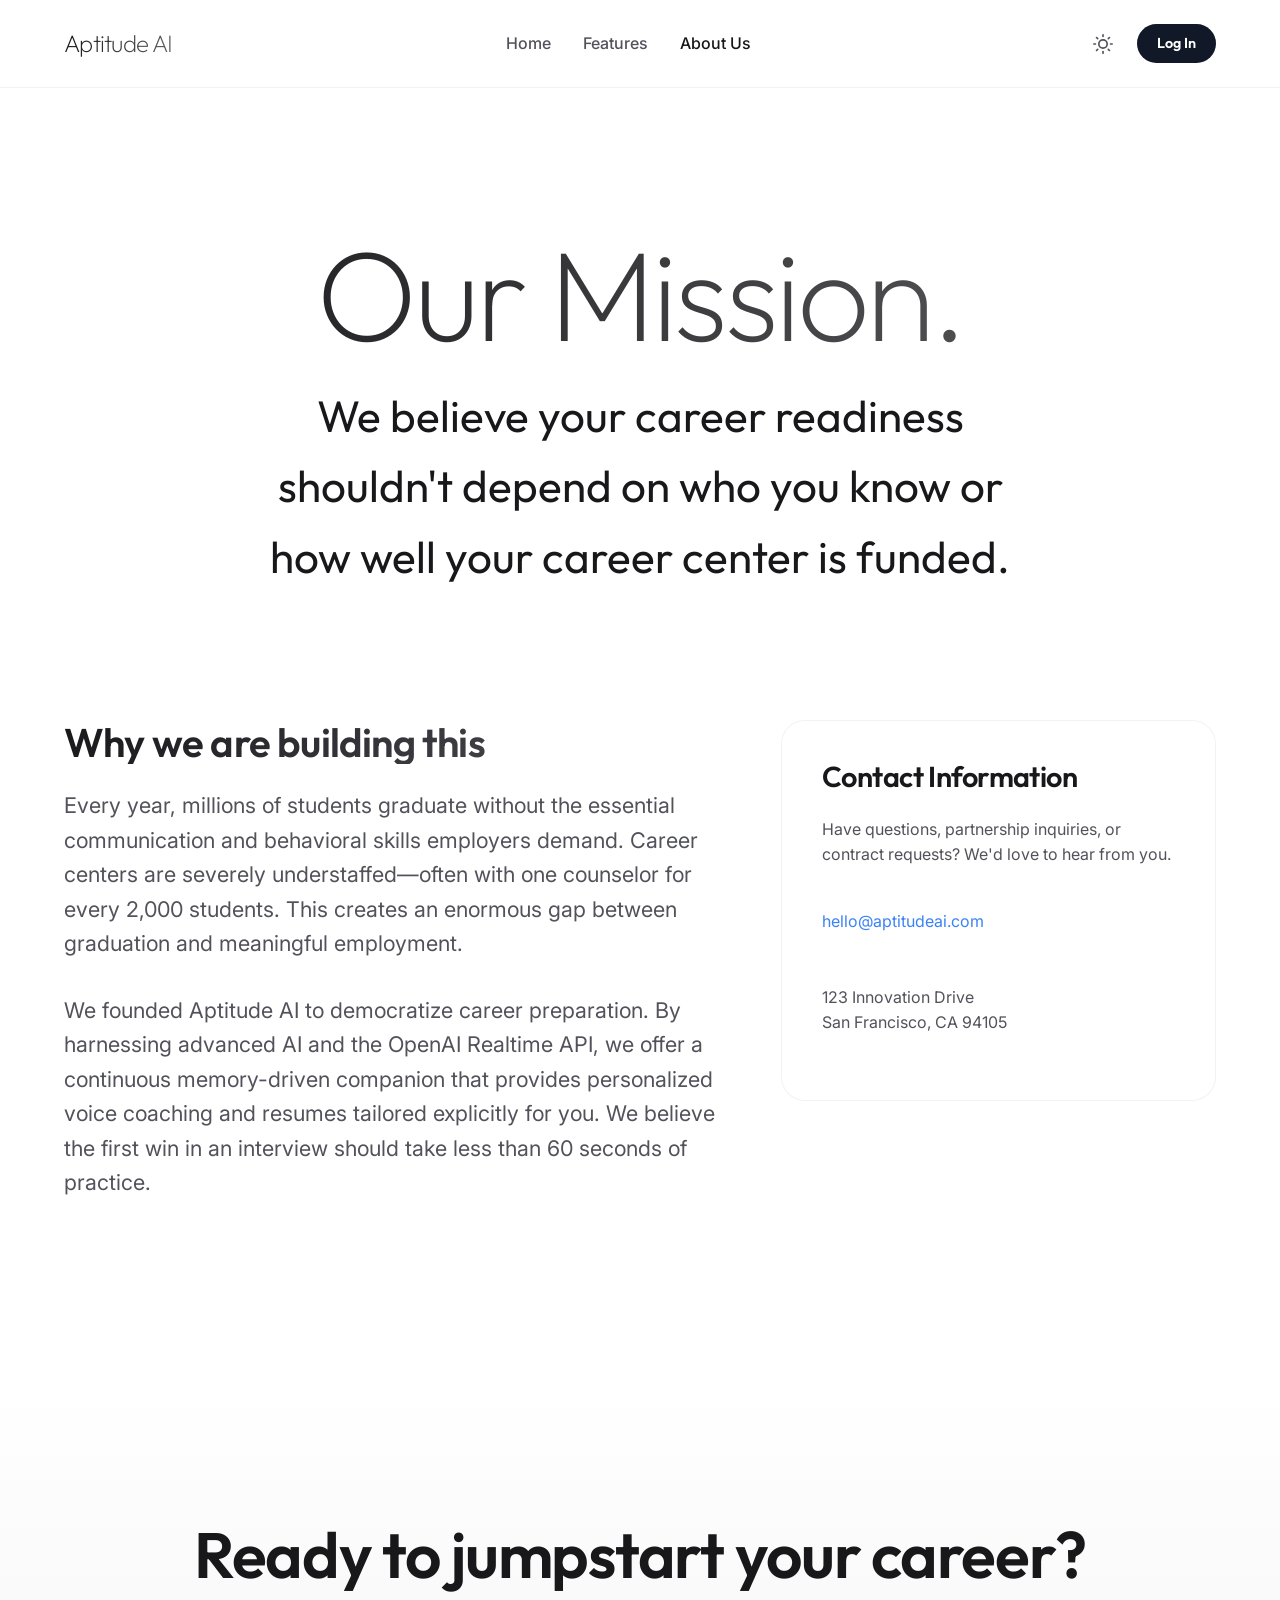
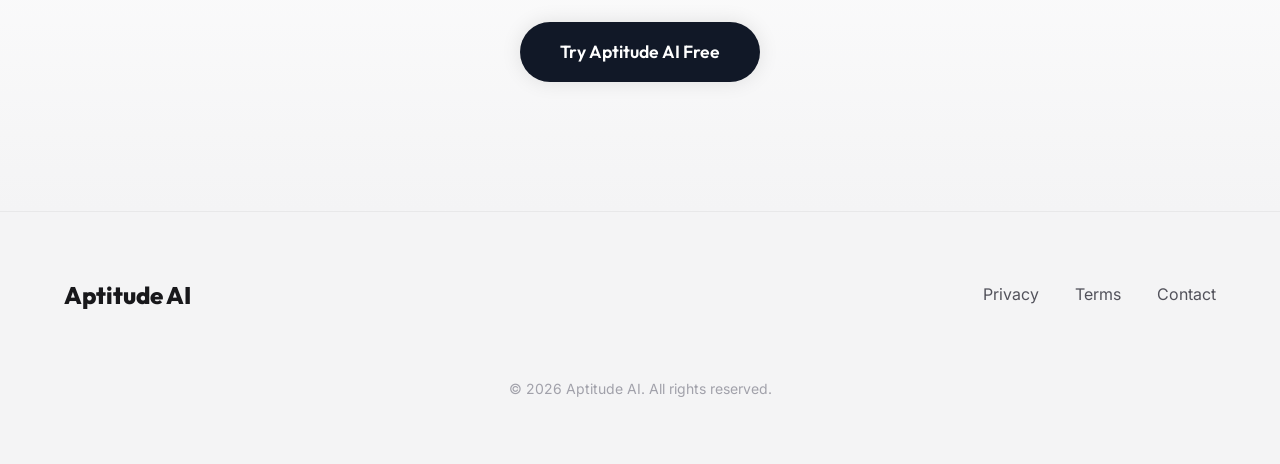
==== about.html @ 1366e139 "Optimize page hydration, add fluid scroll, and refine canvas neural network" ====
<!DOCTYPE html>
<html lang="en">
<head>
    <meta charset="UTF-8">
    <meta name="viewport" content="width=device-width, initial-scale=1.0">
    <title>About Us - Aptitude AI</title>
    <!-- Google Fonts: Inter and Outfit -->
    <link rel="preconnect" href="https://fonts.googleapis.com">
    <link rel="preconnect" href="https://fonts.gstatic.com" crossorigin>
    <link href="https://fonts.googleapis.com/css2?family=Inter:wght@300;400;500;600&family=Outfit:wght@400;600;800&display=swap" rel="stylesheet">
    <link rel="stylesheet" href="css/main.css">
    
    <!-- Theme Manager -->
    <script>
        (function() {
            var savedTheme = localStorage.getItem('theme');
            var systemDark = window.matchMedia('(prefers-color-scheme: dark)');
            
            if (savedTheme) {
                document.documentElement.setAttribute('data-theme', savedTheme);
            } else {
                document.documentElement.setAttribute('data-theme', systemDark.matches ? 'dark' : 'light');
            }
            
            systemDark.addEventListener('change', function(e) {
                if (!localStorage.getItem('theme')) {
                    document.documentElement.setAttribute('data-theme', e.matches ? 'dark' : 'light');
                }
            });
        })();
    </script>
    <script src="js/animations.js" defer></script>
</head>
<body>
    
    <!-- Header -->
    <header class="site-header">
        <div class="container nav-container">
            <a href="index.html" class="nav-logo">Aptitude AI</a>
            <nav class="nav-links">
                <a href="index.html" class="nav-link">Home</a>
                <a href="index.html#features" class="nav-link">Features</a>
                <a href="about.html" class="nav-link active">About Us</a>
            </nav>
            <div class="nav-actions">
                <button id="theme-toggle" class="theme-toggle" aria-label="Toggle Theme">
                    <svg class="sun-icon" xmlns="http://www.w3.org/2000/svg" width="20" height="20" viewBox="0 0 24 24" fill="none" stroke="currentColor" stroke-width="2" stroke-linecap="round" stroke-linejoin="round"><circle cx="12" cy="12" r="5"></circle><line x1="12" y1="1" x2="12" y2="3"></line><line x1="12" y1="21" x2="12" y2="23"></line><line x1="4.22" y1="4.22" x2="5.64" y2="5.64"></line><line x1="18.36" y1="18.36" x2="19.78" y2="19.78"></line><line x1="1" y1="12" x2="3" y2="12"></line><line x1="21" y1="12" x2="23" y2="12"></line><line x1="4.22" y1="19.78" x2="5.64" y2="18.36"></line><line x1="18.36" y1="5.64" x2="19.78" y2="4.22"></line></svg>
                    <svg class="moon-icon" xmlns="http://www.w3.org/2000/svg" width="20" height="20" viewBox="0 0 24 24" fill="none" stroke="currentColor" stroke-width="2" stroke-linecap="round" stroke-linejoin="round"><path d="M21 12.79A9 9 0 1 1 11.21 3 7 7 0 0 0 21 12.79z"></path></svg>
                </button>
                <a href="https://aptitude-ai-peach.vercel.app/auth/signin" target="_blank" class="btn-nav">Log In</a>
            </div>
        </div>
    </header>

    <!-- Page Header -->
    <section class="page-header section text-center" style="padding-top: 14rem; padding-bottom: 6rem;">
        <div class="container">
            <h1 class="hero-title fade-in">Our Mission.</h1>
            <p class="hero-subtitle fade-in delay-1" style="max-width: 800px; margin: 0 auto;">We believe your career readiness shouldn't depend on who you know or how well your career center is funded.</p>
        </div>
    </section>

    <!-- Mission & Vision -->
    <section class="section about-section" style="padding-top: 2rem;">
        <div class="container">
            <div class="about-grid">
                <div class="about-content fade-in">
                    <h2 class="section-title" style="font-size: 2.5rem;">Why we are building this</h2>
                    <p class="section-description" style="margin-bottom: 2rem;">
                        Every year, millions of students graduate without the essential communication and behavioral skills employers demand. Career centers are severely understaffed—often with one counselor for every 2,000 students. This creates an enormous gap between graduation and meaningful employment.
                    </p>
                    <p class="section-description" style="margin-bottom: 2rem;">
                        We founded Aptitude AI to democratize career preparation. By harnessing advanced AI and the OpenAI Realtime API, we offer a continuous memory-driven companion that provides personalized voice coaching and resumes tailored explicitly for you. We believe the first win in an interview should take less than 60 seconds of practice.
                    </p>
                </div>
                
                <div class="contact-box fade-in delay-2">
                    <h3 style="font-family: var(--font-display); font-size: 1.8rem; margin-bottom: 1.5rem;">Contact Information</h3>
                    <p style="color: var(--text-secondary); margin-bottom: 1rem;">Have questions, partnership inquiries, or contract requests? We'd love to hear from you.</p>
                    
                    <div class="contact-details">
                        <div class="contact-item">
                            <strong style="color: #fff; display: block; margin-top: 1rem;">Email Us</strong>
                            <a href="mailto:hello@aptitudeai.com" style="color: var(--accent-blue); text-decoration: none;">hello@aptitudeai.com</a>
                        </div>
                        <div class="contact-item">
                            <strong style="color: #fff; display: block; margin-top: 1rem;">Headquarters</strong>
                            <span style="color: var(--text-secondary);">123 Innovation Drive<br>San Francisco, CA 94105</span>
                        </div>
                    </div>
                </div>
            </div>
        </div>
    </section>

    <!-- Call to Action -->
    <section class="section cta-section">
        <div class="container text-center">
            <h2 class="fade-in">Ready to jumpstart your career?</h2>
            <a href="https://aptitude-ai-peach.vercel.app/" target="_blank" class="btn-primary mt-8 fade-in delay-1">Try Aptitude AI Free</a>
        </div>
    </section>

    <footer>
        <div class="container footer-content fade-in">
            <div class="footer-logo">Aptitude AI</div>
            <div class="footer-links">
                <a href="#">Privacy</a>
                <a href="#">Terms</a>
                <a href="#">Contact</a>
            </div>
            <div class="footer-copy">&copy; 2026 Aptitude AI. All rights reserved.</div>
        </div>
    </footer>
</body>
</html>
---- css/main.css ----
/* CSS Variables & Design Tokens */
:root {
    --bg-base: #0a0a0a;
    --bg-surface: #121212;
    --bg-card: rgba(255, 255, 255, 0.03);
    --bg-header: rgba(10, 10, 10, 0.8);
    --bg-canvas-center: #1a1a24;
    
    --text-primary: #ffffff;
    --text-secondary: #a1a1aa;
    --text-muted: #52525b;
    --text-primary-translucent: rgba(255, 255, 255, 0.7);
    
    --accent-blue: #3b82f6;
    --accent-amber: #f59e0b;
    --accent-indigo: #4f46e5;
    
    --btn-primary-bg: #111827;
    --btn-primary-text: #ffffff;
    --btn-primary-hover-bg: #000000;
    --btn-primary-hover-text: #ffffff;
    
    --btn-secondary-bg: transparent;
    --btn-secondary-text: var(--text-secondary);
    --btn-secondary-hover-bg: rgba(255, 255, 255, 0.05);
    --btn-secondary-hover-text: var(--text-primary);
    
    --border-subtle: rgba(255, 255, 255, 0.05);
    
    --shadow-primary: rgba(255, 255, 255, 0.1);
    --shadow-primary-hover: rgba(255, 255, 255, 0.2);
    
    --icon-stroke: rgba(255, 255, 255, 0.2);
    --gradient-line: rgba(255, 255, 255, 0.1);

    --font-display: 'Outfit', sans-serif;
    --font-body: 'Inter', sans-serif;
    
    --transition-smooth: 0.8s cubic-bezier(0.16, 1, 0.3, 1);
    --transition-fast: 0.3s ease;
}

[data-theme="light"] {
    --bg-base: #ffffff;
    --bg-surface: #f4f4f5;
    --bg-card: #ffffff;
    --bg-header: rgba(255, 255, 255, 0.8);
    --bg-canvas-center: #e2e8f0;
    
    --text-primary: #18181b;
    --text-secondary: #52525b;
    --text-muted: #a1a1aa;
    --text-primary-translucent: rgba(24, 24, 27, 0.7);
    
    --btn-primary-bg: #111827;
    --btn-primary-text: #ffffff;
    --btn-primary-hover-bg: #000000;
    --btn-primary-hover-text: #ffffff;
    
    --btn-secondary-bg: transparent;
    --btn-secondary-text: var(--text-secondary);
    --btn-secondary-hover-bg: rgba(0, 0, 0, 0.05);
    --btn-secondary-hover-text: var(--text-primary);
    
    --border-subtle: rgba(0, 0, 0, 0.05);
    
    --shadow-primary: rgba(0, 0, 0, 0.1);
    --shadow-primary-hover: rgba(0, 0, 0, 0.2);
    
    --icon-stroke: rgba(0, 0, 0, 0.2);
    --gradient-line: rgba(0, 0, 0, 0.1);
}

* {
    margin: 0;
    padding: 0;
    box-sizing: border-box;
}

html {
    scroll-behavior: smooth;
}

body {
    background-color: var(--bg-base);
    color: var(--text-primary);
    font-family: var(--font-body);
    line-height: 1.6;
    overflow-x: hidden;
    -webkit-font-smoothing: antialiased;
    -moz-osx-font-smoothing: grayscale;
    transition: background-color var(--transition-fast), color var(--transition-fast);
}

/* Typography */
h1, h2, h3, h4 {
    font-family: var(--font-display);
    font-weight: 600;
    line-height: 1.1;
    letter-spacing: -0.02em;
}

.text-center { text-align: center; }
.mt-4 { margin-top: 1rem; }
.mt-8 { margin-top: 2rem; }

.section-title {
    font-size: clamp(2.5rem, 5vw, 4rem);
    margin-bottom: 1.5rem;
    background: linear-gradient(135deg, var(--text-primary) 0%, var(--text-secondary) 100%);
    -webkit-background-clip: text;
    background-clip: text;
    -webkit-text-fill-color: transparent;
}

.section-description {
    font-size: clamp(1.125rem, 2vw, 1.35rem);
    color: var(--text-secondary);
    max-width: 700px;
    margin-bottom: 4rem;
}

.container {
    width: 100%;
    max-width: 1280px;
    margin: 0 auto;
    padding: 0 5%;
}

.section {
    padding: 10rem 0;
}

/* Header & Nav */
.site-header {
    position: fixed;
    top: 0;
    left: 0;
    width: 100%;
    z-index: 1000;
    padding: 1.5rem 0;
    background: var(--bg-header);
    backdrop-filter: blur(10px);
    border-bottom: 1px solid var(--border-subtle);
    transition: var(--transition-fast);
}

.nav-container {
    display: flex;
    justify-content: space-between;
    align-items: center;
}

.nav-actions {
    display: flex;
    align-items: center;
    gap: 1rem;
}

.btn-nav {
    display: inline-block;
    padding: 0.5rem 1.25rem;
    border-radius: 50px;
    background: var(--btn-primary-bg);
    color: var(--btn-primary-text);
    text-decoration: none;
    font-family: var(--font-display);
    font-weight: 600;
    font-size: 0.9rem;
    transition: var(--transition-fast);
}

.btn-nav:hover {
    background: var(--btn-primary-hover-bg);
    color: var(--btn-primary-hover-text);
}

.nav-logo {
    font-family: var(--font-display);
    font-weight: 200;
    font-size: 1.5rem;
    letter-spacing: -0.03em;
    background: linear-gradient(to right, var(--text-primary), var(--text-primary-translucent));
    -webkit-background-clip: text;
    background-clip: text;
    -webkit-text-fill-color: transparent;
    text-decoration: none;
}

.nav-links {
    display: flex;
    gap: 2rem;
    align-items: center;
}

.nav-link {
    color: var(--text-secondary);
    text-decoration: none;
    font-weight: 500;
    transition: var(--transition-fast);
}

.nav-link:hover, .nav-link.active {
    color: var(--text-primary);
}

/* Theme Toggle Button */
.theme-toggle {
    background: transparent;
    border: none;
    color: var(--text-secondary);
    cursor: pointer;
    display: flex;
    align-items: center;
    justify-content: center;
    padding: 0.5rem;
    border-radius: 50%;
    transition: var(--transition-fast);
}

.theme-toggle:hover {
    color: var(--text-primary);
    background: var(--border-subtle);
}

.theme-toggle .sun-icon { display: none; }
.theme-toggle .moon-icon { display: block; }

[data-theme="light"] .theme-toggle .sun-icon { display: block; }
[data-theme="light"] .theme-toggle .moon-icon { display: none; }

/* Hero Section */
.hero-section {
    position: relative;
    height: 100vh;
    min-height: 700px;
    display: flex;
    flex-direction: column;
    justify-content: center;
    align-items: center;
    overflow: hidden;
}

.hero-section::after {
    content: '';
    position: absolute;
    bottom: 0; left: 0; right: 0;
    height: 25vh;
    background: linear-gradient(to bottom, transparent, var(--bg-base));
    z-index: 2;
    pointer-events: none;
}

#hero-canvas {
    position: absolute;
    top: 0;
    left: 0;
    width: 100%;
    height: 100%;
    z-index: 1;
    background: radial-gradient(circle at 50% 50%, var(--bg-canvas-center) 0%, var(--bg-base) 70%);
}

.hero-content {
    position: relative;
    z-index: 2;
    text-align: center;
    max-width: 900px;
    padding: 0 20px;
    pointer-events: none; /* Let clicks pass through to canvas if needed, or disable pointer events on canvas */
}

.hero-title {
    font-size: clamp(4rem, 10vw, 8rem);
    font-weight: 200;
    letter-spacing: -0.03em;
    margin-bottom: 1rem;
    background: linear-gradient(to right, var(--text-primary), var(--text-primary-translucent));
    -webkit-background-clip: text;
    background-clip: text;
    -webkit-text-fill-color: transparent;
}

.hero-subtitle {
    font-family: var(--font-display);
    font-size: clamp(1.75rem, 3.5vw, 2.75rem);
    color: var(--text-primary);
    margin-bottom: 1rem;
    font-weight: 400;
}

.hero-description {
    font-size: clamp(0.95rem, 1.2vw, 1.15rem);
    color: var(--text-muted);
    max-width: 600px;
    margin: 0 auto 2.5rem auto;
}

.hero-cta-wrapper {
    pointer-events: auto;
    display: flex;
    justify-content: center;
    gap: 1rem;
    margin-bottom: 1.5rem;
}

.trust-signal {
    font-size: 0.9rem;
    color: var(--text-muted);
    margin-top: 2rem;
    margin-bottom: 0;
}

/* Buttons */
.btn-primary {
    display: inline-block;
    padding: 1rem 2.5rem;
    border-radius: 50px;
    background: var(--btn-primary-bg);
    color: var(--btn-primary-text);
    text-decoration: none;
    font-family: var(--font-display);
    font-weight: 600;
    font-size: 1.1rem;
    transition: var(--transition-fast);
    box-shadow: 0 0 20px var(--shadow-primary);
}

.btn-primary:hover {
    transform: translateY(-2px);
    box-shadow: 0 10px 30px var(--shadow-primary-hover);
    background: var(--btn-primary-hover-bg);
    color: var(--btn-primary-hover-text);
}

.btn-secondary {
    display: inline-block;
    padding: 0.75rem 1.5rem;
    border-radius: 50px;
    background: var(--btn-secondary-bg);
    border: none;
    color: var(--btn-secondary-text);
    text-decoration: none;
    font-family: var(--font-display);
    font-weight: 500;
    transition: var(--transition-fast);
}

.btn-secondary:hover {
    background: var(--btn-secondary-hover-bg);
    color: var(--btn-secondary-hover-text);
}

/* Scroll Indicator */
.scroll-indicator {
    position: fixed;
    bottom: 2rem;
    right: 2.5rem;
    left: auto;
    transform: none;
    z-index: 100;
    display: flex;
    flex-direction: column;
    align-items: center;
    gap: 1rem;
    color: var(--text-secondary);
    font-size: 0.75rem;
    text-transform: lowercase;
    letter-spacing: 0.1em;
    opacity: 0.8;
}

.scroll-text {
    writing-mode: vertical-rl;
    transform: rotate(180deg);
}

.scroll-arrow {
    width: 1px;
    height: 40px;
    background: var(--border-subtle);
    position: relative;
    overflow: hidden;
}

.scroll-arrow::after {
    content: '';
    position: absolute;
    top: 0; left: 0;
    width: 100%; height: 100%;
    background: var(--text-secondary);
    animation: arrowDrop 2s infinite ease-in-out;
}

@keyframes arrowDrop {
    0% { transform: translateY(-100%); }
    50% { transform: translateY(100%); }
    100% { transform: translateY(100%); }
}

/* Typewriter CSS */
.typewriter-text {
    opacity: 0;
    transition: opacity 0.5s ease;
}
.typewriter-text.typing-started {
    opacity: 1;
}
.typewriter-text.typing::after {
    content: '|';
    animation: blink 1s step-end infinite;
    color: var(--accent-blue);
    margin-left: 2px;
}
@keyframes blink {
    50% { opacity: 0; }
}

/* Problem Section / Value Props */
.value-prop-grid {
    display: grid;
    grid-template-columns: repeat(auto-fit, minmax(300px, 1fr));
    gap: 2rem;
    margin-top: 4rem;
}

.value-card {
    background: var(--bg-card);
    border: 1px solid var(--border-subtle);
    padding: 3rem 2rem;
    border-radius: 24px;
    transition: var(--transition-fast);
    position: relative;
    overflow: hidden;
}

.value-card::before {
    content: '';
    position: absolute;
    top: 0;
    left: 0;
    width: 100%;
    height: 1px;
    background: linear-gradient(90deg, transparent, var(--gradient-line), transparent);
}

.value-card:hover {
    background: var(--border-subtle);
    transform: translateY(-5px);
}

.card-icon {
    font-family: var(--font-display);
    font-size: 3rem;
    font-weight: 800;
    color: var(--bg-card);
    -webkit-text-stroke: 1px var(--icon-stroke);
    margin-bottom: 1.5rem;
    line-height: 1;
}

.value-card h3 {
    font-size: 1.5rem;
    margin-bottom: 1rem;
}

.value-card p {
    color: var(--text-secondary);
}

/* Core Features Section */
.feature-row {
    display: flex;
    align-items: center;
    justify-content: space-between;
    gap: 4rem;
    margin-top: 8rem;
}

.feature-row:nth-child(even) {
    flex-direction: row-reverse;
}

.feature-text {
    flex: 1;
}

.feature-text h3 {
    font-size: clamp(2rem, 3vw, 2.75rem);
    margin-bottom: 1.25rem;
}

.feature-text p {
    font-size: 1.125rem;
    color: var(--text-secondary);
    max-width: 480px;
}

.feature-visual {
    flex: 1;
    height: 400px;
    border-radius: 24px;
    background: var(--bg-surface);
    border: 1px solid var(--border-subtle);
    position: relative;
    overflow: hidden;
    contain: paint;
    transform: translateZ(0); /* Hardware Acceleration */
}

/* Decorative visual placeholders matching brand colors */
.graphic-1::after {
    content: '';
    position: absolute;
    top: 50%; left: 50%;
    transform: translate(-50%, -50%) translateZ(0);
    width: 150px; height: 150px;
    border-radius: 50%;
    background: var(--accent-blue);
    filter: blur(80px);
    opacity: 0.3;
    will-change: transform;
}
.graphic-2::after {
    content: '';
    position: absolute;
    top: 50%; left: 50%;
    transform: translate(-50%, -50%) translateZ(0);
    width: 150px; height: 150px;
    border-radius: 50%;
    background: var(--accent-amber);
    filter: blur(80px);
    opacity: 0.3;
    will-change: transform;
}
.graphic-3::after {
    content: '';
    position: absolute;
    top: 50%; left: 50%;
    transform: translate(-50%, -50%) translateZ(0);
    width: 150px; height: 150px;
    border-radius: 50%;
    background: var(--accent-indigo);
    filter: blur(80px);
    opacity: 0.3;
    will-change: transform;
}

/* Glassmorphism Overlays for Feature Graphics */
.resume-bullet-overlay {
    position: absolute;
    top: 50%; left: 50%;
    transform: translate(-50%, -50%);
    width: 85%;
    z-index: 2;
    background: rgba(18, 18, 18, 0.6);
    border: 1px solid var(--border-subtle);
    padding: 1.5rem;
    border-radius: 12px;
    backdrop-filter: blur(12px);
    -webkit-backdrop-filter: blur(12px);
    box-shadow: 0 10px 40px rgba(0,0,0,0.2);
    text-align: left;
}

[data-theme="light"] .resume-bullet-overlay {
    background: rgba(255, 255, 255, 0.7);
    box-shadow: 0 10px 40px rgba(0,0,0,0.05);
}

.resume-bullet-overlay p {
    font-size: 0.875rem;
    color: var(--text-primary);
    margin-bottom: 0.75rem;
    font-family: var(--font-body);
    line-height: 1.5;
}

.resume-bullet-overlay p:last-child {
    margin-bottom: 0;
}

.transcription-overlay .speaker-ai { color: var(--accent-amber); }
.transcription-overlay .speaker-user { color: var(--text-secondary); }

.match-overlay .match-score {
    font-size: 2rem;
    font-family: var(--font-display);
    font-weight: 800;
    color: var(--accent-indigo);
    margin-bottom: 0.5rem;
}
.match-overlay .match-reason {
    font-size: 0.8rem;
    color: var(--text-secondary);
}

/* CTA Section */
.cta-section {
    background: linear-gradient(to bottom, transparent, var(--bg-surface));
    padding: 8rem 0;
}

.cta-section h2 {
    font-size: clamp(2.5rem, 5vw, 4rem);
}

/* Footer */
footer {
    padding: 4rem 0;
    border-top: 1px solid var(--border-subtle);
    background: var(--bg-surface);
}

.footer-content {
    display: flex;
    flex-wrap: wrap;
    justify-content: space-between;
    align-items: center;
    gap: 2rem;
}

.footer-logo {
    font-family: var(--font-display);
    font-weight: 800;
    font-size: 1.5rem;
}

.footer-links a {
    color: var(--text-secondary);
    text-decoration: none;
    margin-left: 2rem;
    transition: var(--transition-fast);
}

.footer-links a:hover {
    color: var(--text-primary);
}

.footer-copy {
    color: var(--text-muted);
    font-size: 0.875rem;
    width: 100%;
    text-align: center;
    margin-top: 2rem;
}

/* Animations */
.fade-in {
    opacity: 0;
    transform: translateY(30px);
    transition: opacity 1s cubic-bezier(0.16, 1, 0.3, 1), transform 1s cubic-bezier(0.16, 1, 0.3, 1);
    will-change: opacity, transform;
}

.fade-in.is-visible {
    opacity: 1;
    transform: translateY(0);
}

.delay-1 { transition-delay: 0.1s; }
.delay-2 { transition-delay: 0.2s; }
.delay-3 { transition-delay: 0.3s; }
.delay-4 { transition-delay: 0.5s; }

/* Responsive Adjustments */
@media (max-width: 768px) {
    .feature-row, .feature-row:nth-child(even) {
        flex-direction: column;
        gap: 2rem;
        margin-top: 5rem;
    }
    .feature-visual {
        width: 100%;
        height: 250px;
    }
    .footer-content {
        flex-direction: column;
        text-align: center;
    }
    .footer-links a {
        margin: 0 1rem;
    }
}

/* About Page Specific Styles */
.about-grid {
    display: grid;
    grid-template-columns: 1.5fr 1fr;
    gap: 4rem;
    align-items: start;
}

@media (max-width: 900px) {
    .about-grid {
        grid-template-columns: 1fr;
    }
}

.contact-box {
    background: var(--bg-card);
    border: 1px solid var(--border-subtle);
    padding: 2.5rem;
    border-radius: 24px;
}
.contact-item {
    margin-bottom: 1.5rem;
}
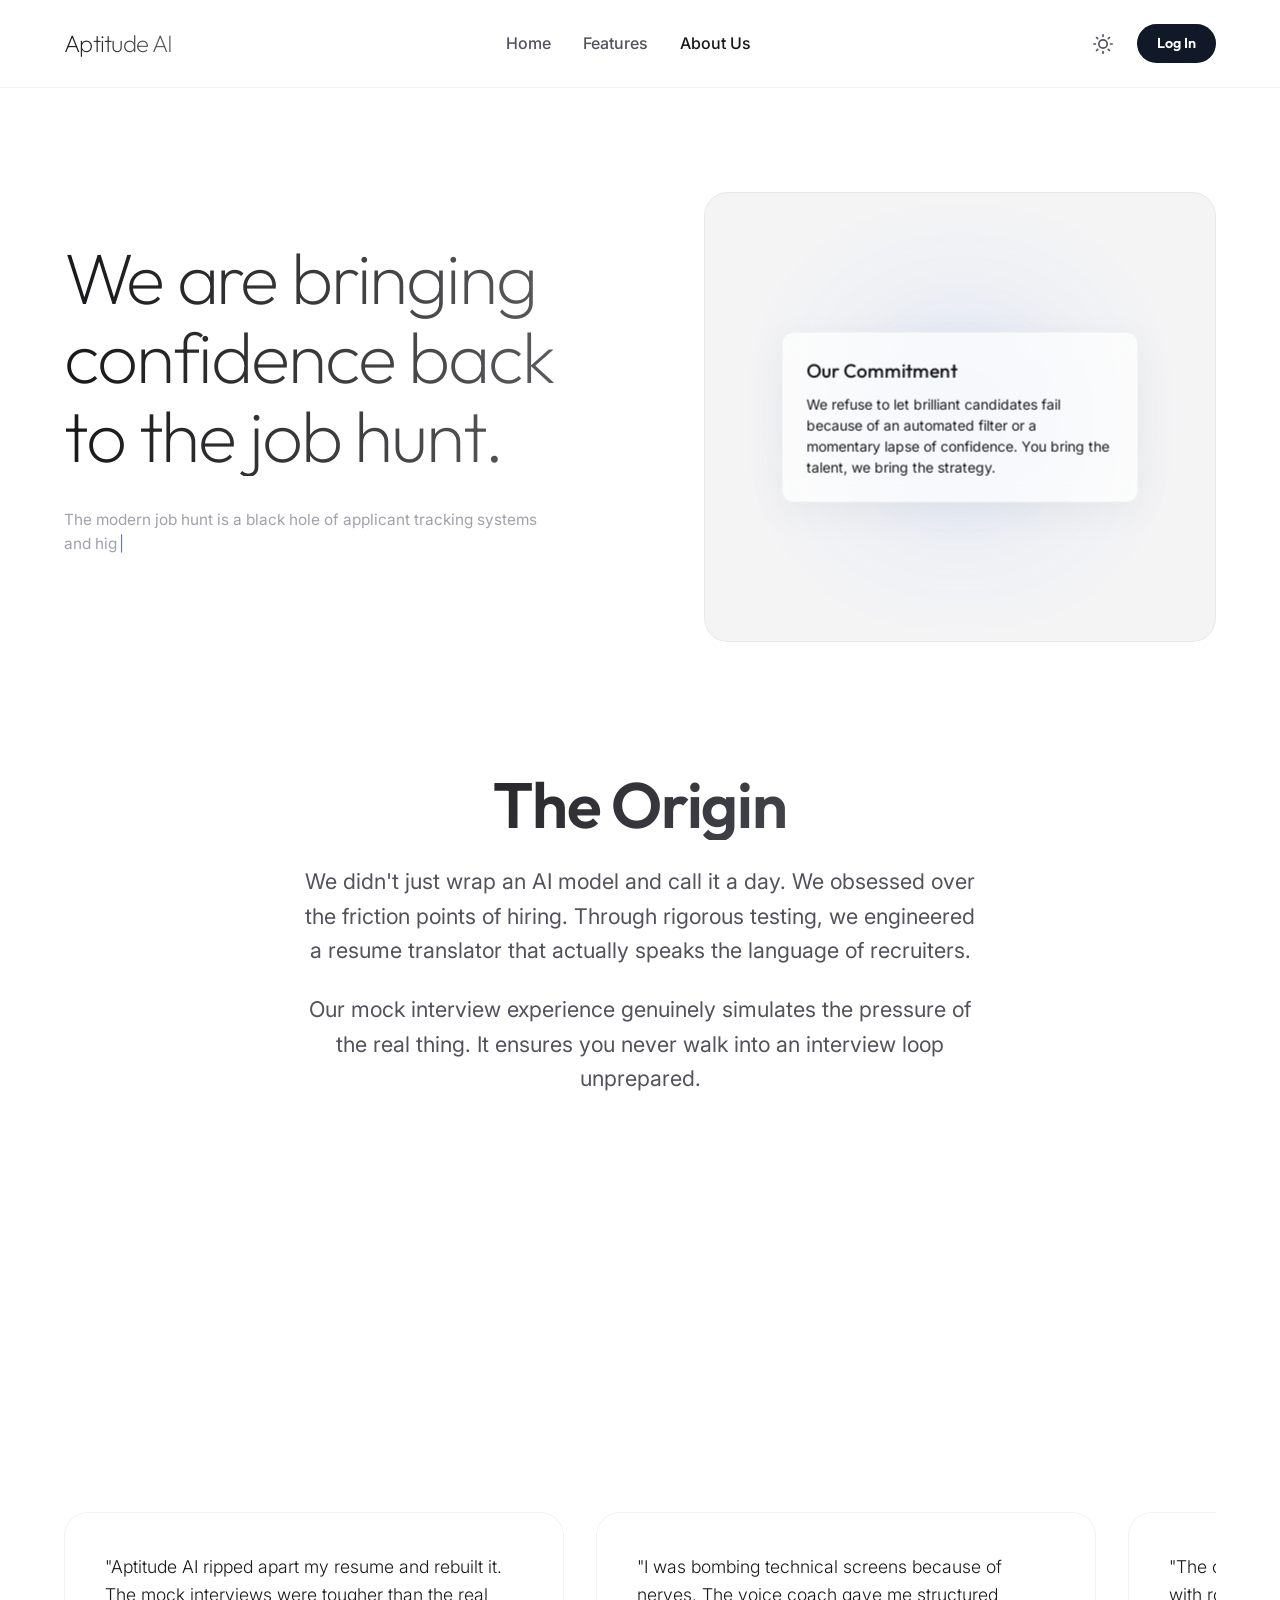
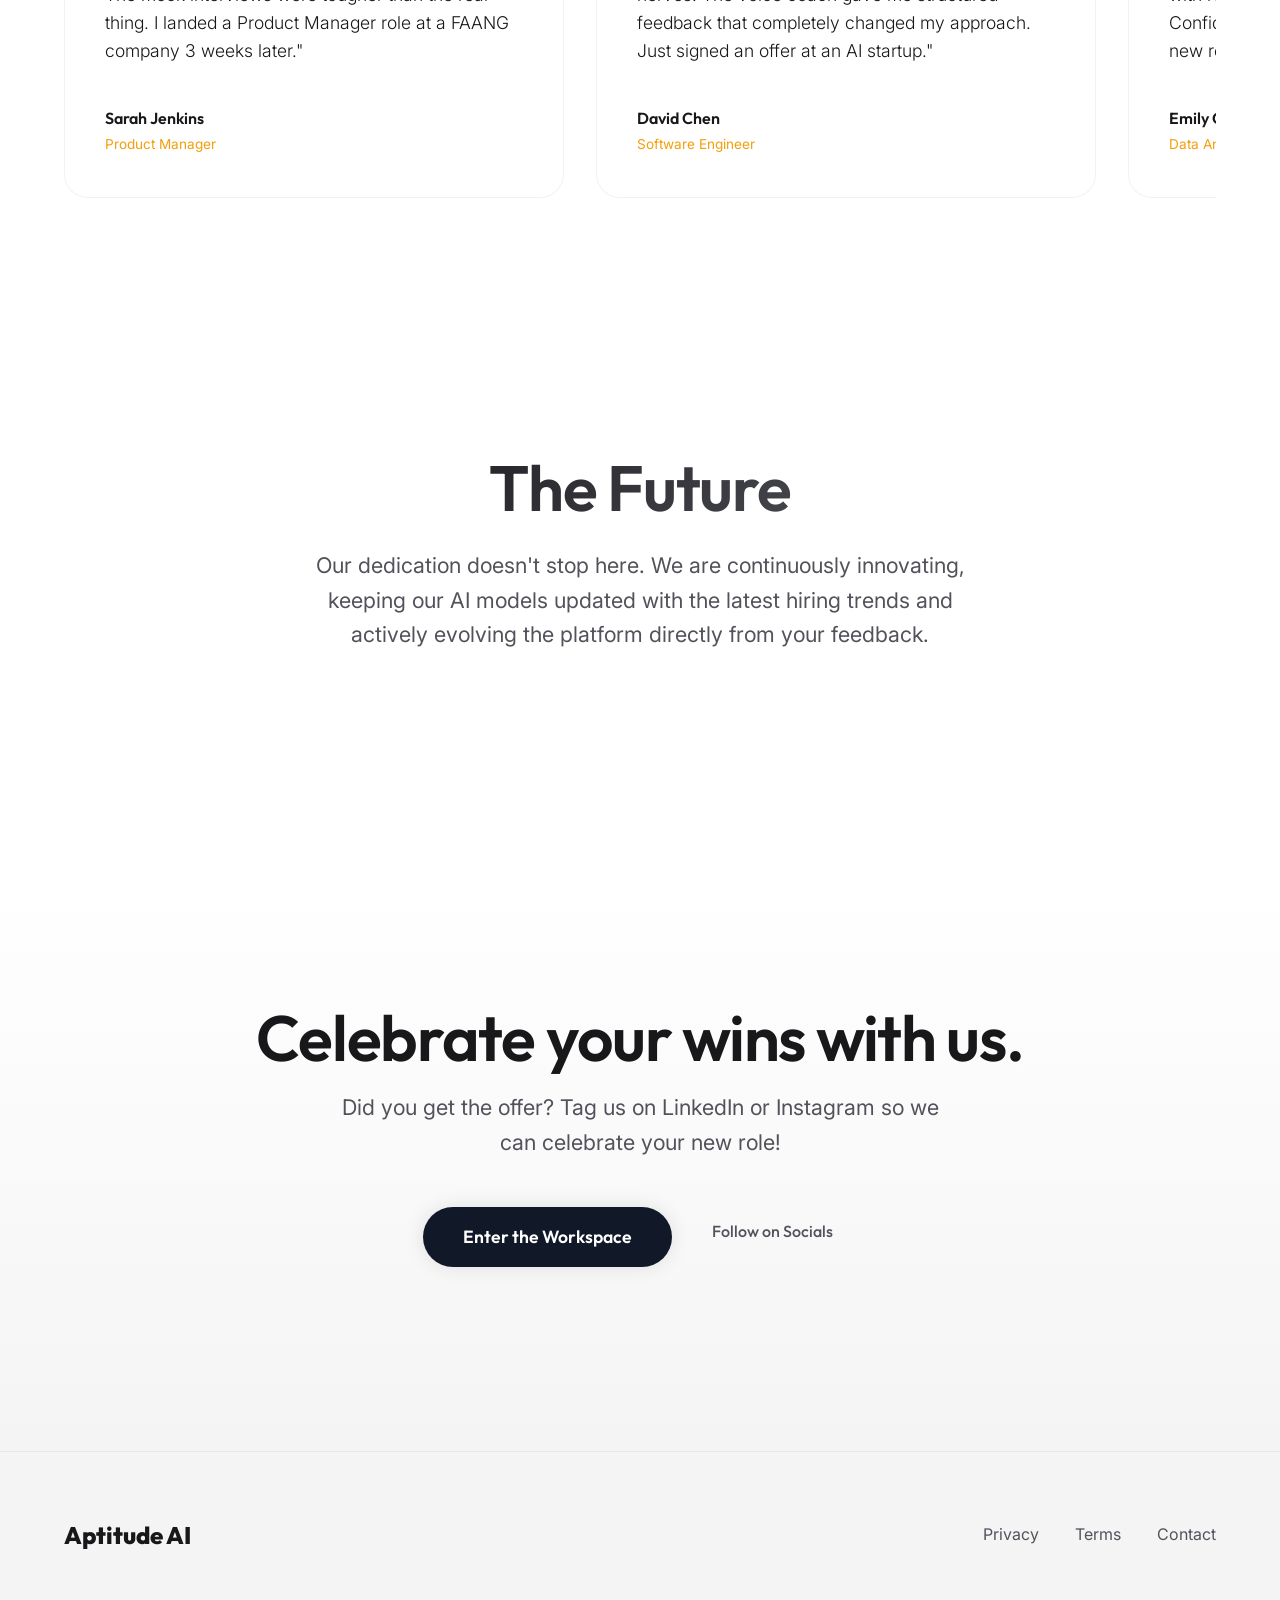
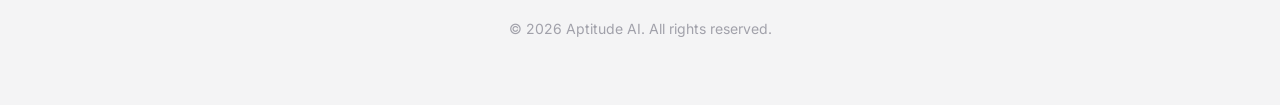
==== commit 84a9c260: "Redesign About Us page with narrative layout and CSS snap slider" ====
--- a/about.html
+++ b/about.html
@@ -52,40 +52,19 @@
         </div>
     </header>
 
-    <!-- Page Header -->
-    <section class="page-header section text-center" style="padding-top: 14rem; padding-bottom: 6rem;">
+    <!-- Page Header (Split Layout) -->
+    <section class="page-header section" style="padding-top: 12rem; padding-bottom: 6rem;">
         <div class="container">
-            <h1 class="hero-title fade-in">Our Mission.</h1>
-            <p class="hero-subtitle fade-in delay-1" style="max-width: 800px; margin: 0 auto;">We believe your career readiness shouldn't depend on who you know or how well your career center is funded.</p>
-        </div>
-    </section>
-
-    <!-- Mission & Vision -->
-    <section class="section about-section" style="padding-top: 2rem;">
-        <div class="container">
-            <div class="about-grid">
-                <div class="about-content fade-in">
-                    <h2 class="section-title" style="font-size: 2.5rem;">Why we are building this</h2>
-                    <p class="section-description" style="margin-bottom: 2rem;">
-                        Every year, millions of students graduate without the essential communication and behavioral skills employers demand. Career centers are severely understaffed—often with one counselor for every 2,000 students. This creates an enormous gap between graduation and meaningful employment.
-                    </p>
-                    <p class="section-description" style="margin-bottom: 2rem;">
-                        We founded Aptitude AI to democratize career preparation. By harnessing advanced AI and the OpenAI Realtime API, we offer a continuous memory-driven companion that provides personalized voice coaching and resumes tailored explicitly for you. We believe the first win in an interview should take less than 60 seconds of practice.
-                    </p>
+            <div class="split-layout">
+                <div class="split-text fade-in">
+                    <h1 class="hero-title" style="text-align: left; font-size: clamp(3rem, 6vw, 4.5rem);">We are bringing confidence back to the job hunt.</h1>
+                    <p class="hero-description typewriter-text" style="text-align: left; margin-left: 0; max-width: 500px; margin-top: 2rem;">The modern job hunt is a black hole of applicant tracking systems and high-pressure interviews. We built Aptitude AI to illuminate the path, turning anxiety into unshakeable readiness.</p>
                 </div>
-                
-                <div class="contact-box fade-in delay-2">
-                    <h3 style="font-family: var(--font-display); font-size: 1.8rem; margin-bottom: 1.5rem;">Contact Information</h3>
-                    <p style="color: var(--text-secondary); margin-bottom: 1rem;">Have questions, partnership inquiries, or contract requests? We'd love to hear from you.</p>
-                    
-                    <div class="contact-details">
-                        <div class="contact-item">
-                            <strong style="color: #fff; display: block; margin-top: 1rem;">Email Us</strong>
-                            <a href="mailto:hello@aptitudeai.com" style="color: var(--accent-blue); text-decoration: none;">hello@aptitudeai.com</a>
-                        </div>
-                        <div class="contact-item">
-                            <strong style="color: #fff; display: block; margin-top: 1rem;">Headquarters</strong>
-                            <span style="color: var(--text-secondary);">123 Innovation Drive<br>San Francisco, CA 94105</span>
+                <div class="split-visual fade-in delay-2">
+                    <div class="feature-visual graphic-1" style="height: 450px;">
+                        <div class="resume-bullet-overlay" style="width: 70%;">
+                            <p style="font-family: var(--font-display); font-size: 1.2rem; margin-bottom: 0.5rem; color: var(--text-primary); font-weight: 500;">Our Commitment</p>
+                            <p>We refuse to let brilliant candidates fail because of an automated filter or a momentary lapse of confidence. You bring the talent, we bring the strategy.</p>
                         </div>
                     </div>
                 </div>
@@ -93,11 +72,66 @@
         </div>
     </section>
 
-    <!-- Call to Action -->
-    <section class="section cta-section">
+    <!-- Origin & Product Synergy -->
+    <section class="section about-section" style="padding-top: 2rem;">
+        <div class="container text-center" style="max-width: 800px; margin: 0 auto;">
+            <h2 class="section-title fade-in">The Origin</h2>
+            <p class="section-description fade-in delay-1" style="margin-bottom: 1.5rem;">We didn't just wrap an AI model and call it a day. We obsessed over the friction points of hiring. Through rigorous testing, we engineered a resume translator that actually speaks the language of recruiters.</p>
+            <p class="section-description fade-in delay-2">Our mock interview experience genuinely simulates the pressure of the real thing. It ensures you never walk into an interview loop unprepared.</p>
+        </div>
+    </section>
+
+    <!-- Social Proof Slider -->
+    <section class="section testimonial-section">
+        <div class="container">
+            <div class="testimonial-slider fade-in">
+                <div class="testimonial-track">
+                    <!-- Card 1 -->
+                    <div class="testimonial-card">
+                        <div class="quote">"Aptitude AI ripped apart my resume and rebuilt it. The mock interviews were tougher than the real thing. I landed a Product Manager role at a FAANG company 3 weeks later."</div>
+                        <div class="author">
+                            <strong>Sarah Jenkins</strong>
+                            <span>Product Manager</span>
+                        </div>
+                    </div>
+                    <!-- Card 2 -->
+                    <div class="testimonial-card">
+                        <div class="quote">"I was bombing technical screens because of nerves. The voice coach gave me structured feedback that completely changed my approach. Just signed an offer at an AI startup."</div>
+                        <div class="author">
+                            <strong>David Chen</strong>
+                            <span>Software Engineer</span>
+                        </div>
+                    </div>
+                    <!-- Card 3 -->
+                    <div class="testimonial-card">
+                        <div class="quote">"The opportunities feed is incredible. It matched me with roles I wouldn't have found, and my Confidence Dossier proved I was ready. I start my new role on Monday."</div>
+                        <div class="author">
+                            <strong>Emily Carter</strong>
+                            <span>Data Analyst</span>
+                        </div>
+                    </div>
+                </div>
+            </div>
+        </div>
+    </section>
+
+    <!-- The Future -->
+    <section class="section future-section" style="padding-top: 2rem;">
+        <div class="container text-center" style="max-width: 800px; margin: 0 auto;">
+            <h2 class="section-title fade-in">The Future</h2>
+            <p class="section-description fade-in delay-1">Our dedication doesn't stop here. We are continuously innovating, keeping our AI models updated with the latest hiring trends and actively evolving the platform directly from your feedback.</p>
+        </div>
+    </section>
+
+    <!-- Community CTA -->
+    <section class="section cta-section" style="padding-bottom: 10rem;">
         <div class="container text-center">
-            <h2 class="fade-in">Ready to jumpstart your career?</h2>
-            <a href="https://aptitude-ai-peach.vercel.app/" target="_blank" class="btn-primary mt-8 fade-in delay-1">Try Aptitude AI Free</a>
+            <h2 class="fade-in">Celebrate your wins with us.</h2>
+            <p class="section-description fade-in delay-1" style="max-width: 600px; margin: 1rem auto 3rem auto;">Did you get the offer? Tag us on LinkedIn or Instagram so we can celebrate your new role!</p>
+            <div class="hero-cta-wrapper fade-in delay-2" style="justify-content: center;">
+                <a href="https://aptitude-ai-peach.vercel.app/" target="_blank" class="btn-primary">Enter the Workspace</a>
+                <a href="#" class="btn-secondary">Follow on Socials</a>
+            </div>
         </div>
     </section>
 
--- a/css/main.css
+++ b/css/main.css
@@ -605,6 +605,94 @@
     font-size: clamp(2.5rem, 5vw, 4rem);
 }
 
+/* About Page Layouts */
+.split-layout {
+    display: flex;
+    flex-direction: column;
+    gap: 4rem;
+    align-items: center;
+}
+@media (min-width: 900px) {
+    .split-layout {
+        flex-direction: row;
+        justify-content: space-between;
+    }
+    .split-text {
+        flex: 1;
+        padding-right: 4rem;
+    }
+    .split-visual {
+        flex: 1;
+        width: 100%;
+    }
+}
+
+/* Testimonial Slider */
+.testimonial-slider {
+    width: 100%;
+    overflow: hidden;
+    position: relative;
+    padding: 2rem 0;
+}
+.testimonial-track {
+    display: flex;
+    gap: 2rem;
+    overflow-x: auto;
+    scroll-snap-type: x mandatory;
+    scroll-behavior: smooth;
+    padding-bottom: 2rem; /* space for scrollbar fallback */
+    -ms-overflow-style: none; /* IE and Edge */
+    scrollbar-width: none; /* Firefox */
+}
+.testimonial-track::-webkit-scrollbar {
+    display: none; /* Chrome, Safari */
+}
+.testimonial-card {
+    flex: 0 0 85%;
+    max-width: 500px;
+    scroll-snap-align: center;
+    background: var(--bg-card);
+    border: 1px solid var(--border-subtle);
+    border-radius: 24px;
+    padding: 2.5rem;
+    text-align: left;
+    transition: transform var(--transition-smooth);
+    display: flex;
+    flex-direction: column;
+    justify-content: space-between;
+}
+@media (min-width: 768px) {
+    .testimonial-card {
+        flex: 0 0 60%;
+    }
+}
+@media (min-width: 1024px) {
+    .testimonial-card {
+        flex: 0 0 45%;
+    }
+}
+.testimonial-card:hover {
+    transform: translateY(-5px);
+}
+.testimonial-card .quote {
+    font-size: 1.1rem;
+    line-height: 1.6;
+    color: var(--text-primary);
+    margin-bottom: 2.5rem;
+    font-weight: 300;
+}
+.testimonial-card .author strong {
+    display: block;
+    color: var(--text-primary);
+    font-size: 1rem;
+    font-family: var(--font-display);
+    font-weight: 600;
+}
+.testimonial-card .author span {
+    color: var(--accent-amber);
+    font-size: 0.85rem;
+}
+
 /* Footer */
 footer {
     padding: 4rem 0;
